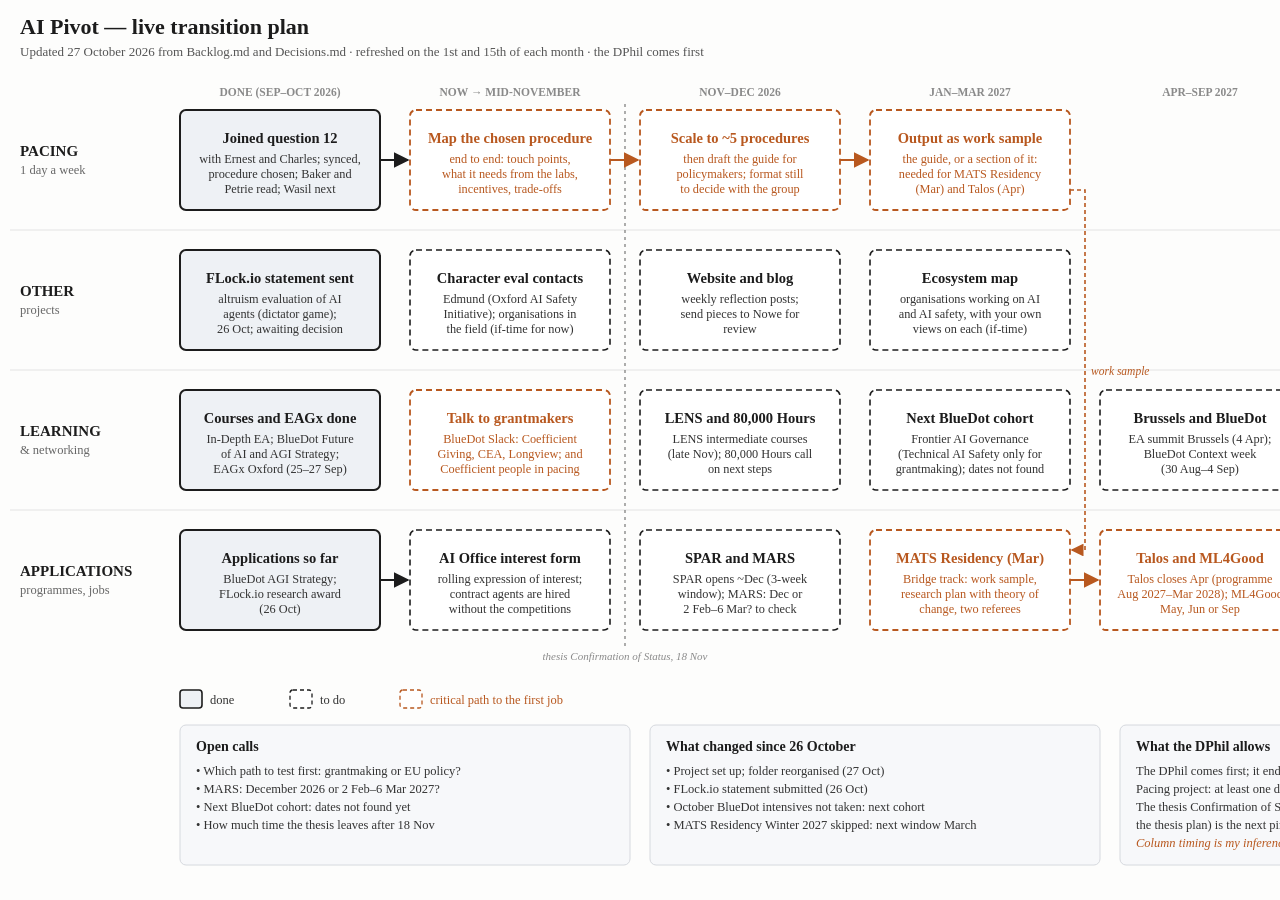
==== 0. Inputs & context/Live transition plan (source).html @ 537bcf1c "Continuing intial set up" ====
<!doctype html>
<!--
Source of "Live transition plan.png" at the AI Pivot folder root.
Refreshed on the 1st and 15th of each month (scheduled task), or sooner after a decision changes the plan (CLAUDE.md, "Key files").
To update: edit the <text> nodes (and, if needed, the <rect>/<line>/<path> coordinates) in the SVG below, from Backlog.md and Decisions.md,
then render to PNG with headless Chromium at viewport width 1610 px, device scale factor 2, full page, and overwrite the PNG.
Style shared with the DPhil plans: solid grey = done, dashed = to do, amber fill = in progress, orange = critical path;
orange vertical line = end of the DPhil; dotted grey line = the thesis's Confirmation of Status.
Last drawn: 27 October 2026.
-->
<html><head><meta charset="utf-8"><title>AI Pivot transition plan</title><style>body{margin:0;background:#fdfdfc}</style></head><body><svg xmlns="http://www.w3.org/2000/svg" width="1610" height="880" viewBox="0 0 1610 880" font-family="'Liberation Serif','Tinos','FreeSerif',Georgia,serif">
<defs>
<marker id="arrK" viewBox="0 0 10 10" refX="9" refY="5" markerWidth="8" markerHeight="8" orient="auto"><path d="M0,0 L10,5 L0,10 z" fill="#1c1c1c"/></marker>
<marker id="arrO" viewBox="0 0 10 10" refX="9" refY="5" markerWidth="8" markerHeight="8" orient="auto"><path d="M0,0 L10,5 L0,10 z" fill="#b8581f"/></marker>
</defs>
<rect width="100%" height="100%" fill="#fdfdfc"/>
<text x="20" y="34" font-size="22" font-weight="bold" fill="#1c1c1c" text-anchor="start" font-style="normal">AI Pivot — live transition plan</text>
<text x="20" y="56" font-size="13" font-weight="normal" fill="#555" text-anchor="start" font-style="normal">Updated 27 October 2026 from Backlog.md and Decisions.md · refreshed on the 1st and 15th of each month · the DPhil comes first</text>
<text x="280.0" y="96" font-size="11.5" font-weight="bold" fill="#8a8a8a" text-anchor="middle" font-style="normal">DONE (SEP–OCT 2026)</text>
<text x="510.0" y="96" font-size="11.5" font-weight="bold" fill="#8a8a8a" text-anchor="middle" font-style="normal">NOW → MID-NOVEMBER</text>
<text x="740.0" y="96" font-size="11.5" font-weight="bold" fill="#8a8a8a" text-anchor="middle" font-style="normal">NOV–DEC 2026</text>
<text x="970.0" y="96" font-size="11.5" font-weight="bold" fill="#8a8a8a" text-anchor="middle" font-style="normal">JAN–MAR 2027</text>
<text x="1200.0" y="96" font-size="11.5" font-weight="bold" fill="#8a8a8a" text-anchor="middle" font-style="normal">APR–SEP 2027</text>
<text x="1470.0" y="96" font-size="11.5" font-weight="bold" fill="#8a8a8a" text-anchor="middle" font-style="normal">AFTER THE DPHIL</text>
<text x="20" y="156" font-size="15" font-weight="bold" fill="#1c1c1c" text-anchor="start" font-style="normal">PACING</text>
<text x="20" y="174" font-size="12.5" font-weight="normal" fill="#666" text-anchor="start" font-style="normal">1 day a week</text>
<text x="20" y="296" font-size="15" font-weight="bold" fill="#1c1c1c" text-anchor="start" font-style="normal">OTHER</text>
<text x="20" y="314" font-size="12.5" font-weight="normal" fill="#666" text-anchor="start" font-style="normal">projects</text>
<line x1="10" x2="1600" y1="230" y2="230" stroke="#e3e3e3"/>
<text x="20" y="436" font-size="15" font-weight="bold" fill="#1c1c1c" text-anchor="start" font-style="normal">LEARNING</text>
<text x="20" y="454" font-size="12.5" font-weight="normal" fill="#666" text-anchor="start" font-style="normal">&amp; networking</text>
<line x1="10" x2="1600" y1="370" y2="370" stroke="#e3e3e3"/>
<text x="20" y="576" font-size="15" font-weight="bold" fill="#1c1c1c" text-anchor="start" font-style="normal">APPLICATIONS</text>
<text x="20" y="594" font-size="12.5" font-weight="normal" fill="#666" text-anchor="start" font-style="normal">programmes, jobs</text>
<line x1="10" x2="1600" y1="510" y2="510" stroke="#e3e3e3"/>
<line x1="1335" x2="1335" y1="62" y2="648" stroke="#b8581f" stroke-width="2"/>
<text x="1335" y="26" font-size="14" font-weight="bold" fill="#b8581f" text-anchor="middle" font-style="normal">DPhil ends</text>
<text x="1335" y="44" font-size="12.5" font-weight="normal" fill="#b8581f" text-anchor="middle" font-style="normal">October 2027</text>
<line x1="625" x2="625" y1="104" y2="648" stroke="#8a8a8a" stroke-width="1.4" stroke-dasharray="3 4"/>
<text x="625" y="660" font-size="11" font-weight="normal" fill="#8a8a8a" text-anchor="middle" font-style="italic">thesis Confirmation of Status, 18 Nov</text>
<rect x="180" y="110" width="200" height="100" rx="6" fill="#eef1f5" stroke="#1c1c1c" stroke-width="2"/>
<text x="280.0" y="142.5" font-size="14.5" font-weight="bold" fill="#1c1c1c" text-anchor="middle" font-style="normal">Joined question 12</text>
<text x="280.0" y="162.5" font-size="12.3" font-weight="normal" fill="#333" text-anchor="middle" font-style="normal">with Ernest and Charles; synced,</text>
<text x="280.0" y="177.5" font-size="12.3" font-weight="normal" fill="#333" text-anchor="middle" font-style="normal">procedure chosen; Baker and</text>
<text x="280.0" y="192.5" font-size="12.3" font-weight="normal" fill="#333" text-anchor="middle" font-style="normal">Petrie read; Wasil next</text>
<rect x="410" y="110" width="200" height="100" rx="6" fill="#ffffff" stroke="#b8581f" stroke-width="1.8" stroke-dasharray="6 4"/>
<text x="510.0" y="142.5" font-size="14.5" font-weight="bold" fill="#b8581f" text-anchor="middle" font-style="normal">Map the chosen procedure</text>
<text x="510.0" y="162.5" font-size="12.3" font-weight="normal" fill="#b8581f" text-anchor="middle" font-style="normal">end to end: touch points,</text>
<text x="510.0" y="177.5" font-size="12.3" font-weight="normal" fill="#b8581f" text-anchor="middle" font-style="normal">what it needs from the labs,</text>
<text x="510.0" y="192.5" font-size="12.3" font-weight="normal" fill="#b8581f" text-anchor="middle" font-style="normal">incentives, trade-offs</text>
<rect x="640" y="110" width="200" height="100" rx="6" fill="#ffffff" stroke="#b8581f" stroke-width="1.8" stroke-dasharray="6 4"/>
<text x="740.0" y="142.5" font-size="14.5" font-weight="bold" fill="#b8581f" text-anchor="middle" font-style="normal">Scale to ~5 procedures</text>
<text x="740.0" y="162.5" font-size="12.3" font-weight="normal" fill="#b8581f" text-anchor="middle" font-style="normal">then draft the guide for</text>
<text x="740.0" y="177.5" font-size="12.3" font-weight="normal" fill="#b8581f" text-anchor="middle" font-style="normal">policymakers; format still</text>
<text x="740.0" y="192.5" font-size="12.3" font-weight="normal" fill="#b8581f" text-anchor="middle" font-style="normal">to decide with the group</text>
<rect x="870" y="110" width="200" height="100" rx="6" fill="#ffffff" stroke="#b8581f" stroke-width="1.8" stroke-dasharray="6 4"/>
<text x="970.0" y="142.5" font-size="14.5" font-weight="bold" fill="#b8581f" text-anchor="middle" font-style="normal">Output as work sample</text>
<text x="970.0" y="162.5" font-size="12.3" font-weight="normal" fill="#b8581f" text-anchor="middle" font-style="normal">the guide, or a section of it:</text>
<text x="970.0" y="177.5" font-size="12.3" font-weight="normal" fill="#b8581f" text-anchor="middle" font-style="normal">needed for MATS Residency</text>
<text x="970.0" y="192.5" font-size="12.3" font-weight="normal" fill="#b8581f" text-anchor="middle" font-style="normal">(Mar) and Talos (Apr)</text>
<line x1="380" y1="160.0" x2="408" y2="160.0" stroke="#1c1c1c" stroke-width="2" marker-end="url(#arrK)"/>
<line x1="610" y1="160.0" x2="638" y2="160.0" stroke="#b8581f" stroke-width="2" marker-end="url(#arrO)"/>
<line x1="840" y1="160.0" x2="868" y2="160.0" stroke="#b8581f" stroke-width="2" marker-end="url(#arrO)"/>
<path d="M1070,190 L1085,190 L1085,550 L1072,550" fill="none" stroke="#b8581f" stroke-width="1.6" stroke-dasharray="4 3" marker-end="url(#arrO)"/>
<text x="1091" y="375" font-size="11.5" font-weight="normal" fill="#b8581f" text-anchor="start" font-style="italic">work sample</text>
<rect x="180" y="250" width="200" height="100" rx="6" fill="#eef1f5" stroke="#1c1c1c" stroke-width="2"/>
<text x="280.0" y="282.5" font-size="14.5" font-weight="bold" fill="#1c1c1c" text-anchor="middle" font-style="normal">FLock.io statement sent</text>
<text x="280.0" y="302.5" font-size="12.3" font-weight="normal" fill="#333" text-anchor="middle" font-style="normal">altruism evaluation of AI</text>
<text x="280.0" y="317.5" font-size="12.3" font-weight="normal" fill="#333" text-anchor="middle" font-style="normal">agents (dictator game);</text>
<text x="280.0" y="332.5" font-size="12.3" font-weight="normal" fill="#333" text-anchor="middle" font-style="normal">26 Oct; awaiting decision</text>
<rect x="410" y="250" width="200" height="100" rx="6" fill="#ffffff" stroke="#1c1c1c" stroke-width="1.6" stroke-dasharray="6 4"/>
<text x="510.0" y="282.5" font-size="14.5" font-weight="bold" fill="#1c1c1c" text-anchor="middle" font-style="normal">Character eval contacts</text>
<text x="510.0" y="302.5" font-size="12.3" font-weight="normal" fill="#333" text-anchor="middle" font-style="normal">Edmund (Oxford AI Safety</text>
<text x="510.0" y="317.5" font-size="12.3" font-weight="normal" fill="#333" text-anchor="middle" font-style="normal">Initiative); organisations in</text>
<text x="510.0" y="332.5" font-size="12.3" font-weight="normal" fill="#333" text-anchor="middle" font-style="normal">the field (if-time for now)</text>
<rect x="640" y="250" width="200" height="100" rx="6" fill="#ffffff" stroke="#1c1c1c" stroke-width="1.6" stroke-dasharray="6 4"/>
<text x="740.0" y="282.5" font-size="14.5" font-weight="bold" fill="#1c1c1c" text-anchor="middle" font-style="normal">Website and blog</text>
<text x="740.0" y="302.5" font-size="12.3" font-weight="normal" fill="#333" text-anchor="middle" font-style="normal">weekly reflection posts;</text>
<text x="740.0" y="317.5" font-size="12.3" font-weight="normal" fill="#333" text-anchor="middle" font-style="normal">send pieces to Nowe for</text>
<text x="740.0" y="332.5" font-size="12.3" font-weight="normal" fill="#333" text-anchor="middle" font-style="normal">review</text>
<rect x="870" y="250" width="200" height="100" rx="6" fill="#ffffff" stroke="#1c1c1c" stroke-width="1.6" stroke-dasharray="6 4"/>
<text x="970.0" y="282.5" font-size="14.5" font-weight="bold" fill="#1c1c1c" text-anchor="middle" font-style="normal">Ecosystem map</text>
<text x="970.0" y="302.5" font-size="12.3" font-weight="normal" fill="#333" text-anchor="middle" font-style="normal">organisations working on AI</text>
<text x="970.0" y="317.5" font-size="12.3" font-weight="normal" fill="#333" text-anchor="middle" font-style="normal">and AI safety, with your own</text>
<text x="970.0" y="332.5" font-size="12.3" font-weight="normal" fill="#333" text-anchor="middle" font-style="normal">views on each (if-time)</text>
<rect x="180" y="390" width="200" height="100" rx="6" fill="#eef1f5" stroke="#1c1c1c" stroke-width="2"/>
<text x="280.0" y="422.5" font-size="14.5" font-weight="bold" fill="#1c1c1c" text-anchor="middle" font-style="normal">Courses and EAGx done</text>
<text x="280.0" y="442.5" font-size="12.3" font-weight="normal" fill="#333" text-anchor="middle" font-style="normal">In-Depth EA; BlueDot Future</text>
<text x="280.0" y="457.5" font-size="12.3" font-weight="normal" fill="#333" text-anchor="middle" font-style="normal">of AI and AGI Strategy;</text>
<text x="280.0" y="472.5" font-size="12.3" font-weight="normal" fill="#333" text-anchor="middle" font-style="normal">EAGx Oxford (25–27 Sep)</text>
<rect x="410" y="390" width="200" height="100" rx="6" fill="#ffffff" stroke="#b8581f" stroke-width="1.8" stroke-dasharray="6 4"/>
<text x="510.0" y="422.5" font-size="14.5" font-weight="bold" fill="#b8581f" text-anchor="middle" font-style="normal">Talk to grantmakers</text>
<text x="510.0" y="442.5" font-size="12.3" font-weight="normal" fill="#b8581f" text-anchor="middle" font-style="normal">BlueDot Slack: Coefficient</text>
<text x="510.0" y="457.5" font-size="12.3" font-weight="normal" fill="#b8581f" text-anchor="middle" font-style="normal">Giving, CEA, Longview; and</text>
<text x="510.0" y="472.5" font-size="12.3" font-weight="normal" fill="#b8581f" text-anchor="middle" font-style="normal">Coefficient people in pacing</text>
<rect x="640" y="390" width="200" height="100" rx="6" fill="#ffffff" stroke="#1c1c1c" stroke-width="1.6" stroke-dasharray="6 4"/>
<text x="740.0" y="422.5" font-size="14.5" font-weight="bold" fill="#1c1c1c" text-anchor="middle" font-style="normal">LENS and 80,000 Hours</text>
<text x="740.0" y="442.5" font-size="12.3" font-weight="normal" fill="#333" text-anchor="middle" font-style="normal">LENS intermediate courses</text>
<text x="740.0" y="457.5" font-size="12.3" font-weight="normal" fill="#333" text-anchor="middle" font-style="normal">(late Nov); 80,000 Hours call</text>
<text x="740.0" y="472.5" font-size="12.3" font-weight="normal" fill="#333" text-anchor="middle" font-style="normal">on next steps</text>
<rect x="870" y="390" width="200" height="100" rx="6" fill="#ffffff" stroke="#1c1c1c" stroke-width="1.6" stroke-dasharray="6 4"/>
<text x="970.0" y="422.5" font-size="14.5" font-weight="bold" fill="#1c1c1c" text-anchor="middle" font-style="normal">Next BlueDot cohort</text>
<text x="970.0" y="442.5" font-size="12.3" font-weight="normal" fill="#333" text-anchor="middle" font-style="normal">Frontier AI Governance</text>
<text x="970.0" y="457.5" font-size="12.3" font-weight="normal" fill="#333" text-anchor="middle" font-style="normal">(Technical AI Safety only for</text>
<text x="970.0" y="472.5" font-size="12.3" font-weight="normal" fill="#333" text-anchor="middle" font-style="normal">grantmaking); dates not found</text>
<rect x="1100" y="390" width="200" height="100" rx="6" fill="#ffffff" stroke="#1c1c1c" stroke-width="1.6" stroke-dasharray="6 4"/>
<text x="1200.0" y="422.5" font-size="14.5" font-weight="bold" fill="#1c1c1c" text-anchor="middle" font-style="normal">Brussels and BlueDot</text>
<text x="1200.0" y="442.5" font-size="12.3" font-weight="normal" fill="#333" text-anchor="middle" font-style="normal">EA summit Brussels (4 Apr);</text>
<text x="1200.0" y="457.5" font-size="12.3" font-weight="normal" fill="#333" text-anchor="middle" font-style="normal">BlueDot Context week</text>
<text x="1200.0" y="472.5" font-size="12.3" font-weight="normal" fill="#333" text-anchor="middle" font-style="normal">(30 Aug–4 Sep)</text>
<rect x="180" y="530" width="200" height="100" rx="6" fill="#eef1f5" stroke="#1c1c1c" stroke-width="2"/>
<text x="280.0" y="562.5" font-size="14.5" font-weight="bold" fill="#1c1c1c" text-anchor="middle" font-style="normal">Applications so far</text>
<text x="280.0" y="582.5" font-size="12.3" font-weight="normal" fill="#333" text-anchor="middle" font-style="normal">BlueDot AGI Strategy;</text>
<text x="280.0" y="597.5" font-size="12.3" font-weight="normal" fill="#333" text-anchor="middle" font-style="normal">FLock.io research award</text>
<text x="280.0" y="612.5" font-size="12.3" font-weight="normal" fill="#333" text-anchor="middle" font-style="normal">(26 Oct)</text>
<rect x="410" y="530" width="200" height="100" rx="6" fill="#ffffff" stroke="#1c1c1c" stroke-width="1.6" stroke-dasharray="6 4"/>
<text x="510.0" y="562.5" font-size="14.5" font-weight="bold" fill="#1c1c1c" text-anchor="middle" font-style="normal">AI Office interest form</text>
<text x="510.0" y="582.5" font-size="12.3" font-weight="normal" fill="#333" text-anchor="middle" font-style="normal">rolling expression of interest;</text>
<text x="510.0" y="597.5" font-size="12.3" font-weight="normal" fill="#333" text-anchor="middle" font-style="normal">contract agents are hired</text>
<text x="510.0" y="612.5" font-size="12.3" font-weight="normal" fill="#333" text-anchor="middle" font-style="normal">without the competitions</text>
<rect x="640" y="530" width="200" height="100" rx="6" fill="#ffffff" stroke="#1c1c1c" stroke-width="1.6" stroke-dasharray="6 4"/>
<text x="740.0" y="562.5" font-size="14.5" font-weight="bold" fill="#1c1c1c" text-anchor="middle" font-style="normal">SPAR and MARS</text>
<text x="740.0" y="582.5" font-size="12.3" font-weight="normal" fill="#333" text-anchor="middle" font-style="normal">SPAR opens ~Dec (3-week</text>
<text x="740.0" y="597.5" font-size="12.3" font-weight="normal" fill="#333" text-anchor="middle" font-style="normal">window); MARS: Dec or</text>
<text x="740.0" y="612.5" font-size="12.3" font-weight="normal" fill="#333" text-anchor="middle" font-style="normal">2 Feb–6 Mar? to check</text>
<rect x="870" y="530" width="200" height="100" rx="6" fill="#ffffff" stroke="#b8581f" stroke-width="1.8" stroke-dasharray="6 4"/>
<text x="970.0" y="562.5" font-size="14.5" font-weight="bold" fill="#b8581f" text-anchor="middle" font-style="normal">MATS Residency (Mar)</text>
<text x="970.0" y="582.5" font-size="12.3" font-weight="normal" fill="#b8581f" text-anchor="middle" font-style="normal">Bridge track: work sample,</text>
<text x="970.0" y="597.5" font-size="12.3" font-weight="normal" fill="#b8581f" text-anchor="middle" font-style="normal">research plan with theory of</text>
<text x="970.0" y="612.5" font-size="12.3" font-weight="normal" fill="#b8581f" text-anchor="middle" font-style="normal">change, two referees</text>
<rect x="1100" y="530" width="200" height="100" rx="6" fill="#ffffff" stroke="#b8581f" stroke-width="1.8" stroke-dasharray="6 4"/>
<text x="1200.0" y="562.5" font-size="14.5" font-weight="bold" fill="#b8581f" text-anchor="middle" font-style="normal">Talos and ML4Good</text>
<text x="1200.0" y="582.5" font-size="12.3" font-weight="normal" fill="#b8581f" text-anchor="middle" font-style="normal">Talos closes Apr (programme</text>
<text x="1200.0" y="597.5" font-size="12.3" font-weight="normal" fill="#b8581f" text-anchor="middle" font-style="normal">Aug 2027–Mar 2028); ML4Good</text>
<text x="1200.0" y="612.5" font-size="12.3" font-weight="normal" fill="#b8581f" text-anchor="middle" font-style="normal">May, Jun or Sep</text>
<rect x="1370" y="530" width="200" height="100" rx="6" fill="#ffffff" stroke="#b8581f" stroke-width="1.8" stroke-dasharray="6 4"/>
<text x="1470.0" y="562.5" font-size="14.5" font-weight="bold" fill="#b8581f" text-anchor="middle" font-style="normal">First job</text>
<text x="1470.0" y="582.5" font-size="12.3" font-weight="normal" fill="#b8581f" text-anchor="middle" font-style="normal">grantmaking or EU policy,</text>
<text x="1470.0" y="597.5" font-size="12.3" font-weight="normal" fill="#b8581f" text-anchor="middle" font-style="normal">from the end of the DPhil;</text>
<text x="1470.0" y="612.5" font-size="12.3" font-weight="normal" fill="#b8581f" text-anchor="middle" font-style="normal">path still to choose</text>
<line x1="380" y1="580.0" x2="408" y2="580.0" stroke="#1c1c1c" stroke-width="2" marker-end="url(#arrK)"/>
<line x1="1070" y1="580.0" x2="1098" y2="580.0" stroke="#b8581f" stroke-width="2" marker-end="url(#arrO)"/>
<line x1="1300" y1="580.0" x2="1368" y2="580.0" stroke="#b8581f" stroke-width="2" marker-end="url(#arrO)"/>
<rect x="180" y="690" width="22" height="18" rx="3" fill="#eef1f5" stroke="#1c1c1c" stroke-width="1.6"/>
<text x="210" y="704" font-size="12.5" font-weight="normal" fill="#333" text-anchor="start" font-style="normal">done</text>
<rect x="290" y="690" width="22" height="18" rx="3" fill="#fff" stroke="#1c1c1c" stroke-width="1.3" stroke-dasharray="4 3"/>
<text x="320" y="704" font-size="12.5" font-weight="normal" fill="#333" text-anchor="start" font-style="normal">to do</text>
<rect x="400" y="690" width="22" height="18" rx="3" fill="#fff" stroke="#b8581f" stroke-width="1.3" stroke-dasharray="4 3"/>
<text x="430" y="704" font-size="12.5" font-weight="normal" fill="#b8581f" text-anchor="start" font-style="normal">critical path to the first job</text>
<rect x="180" y="725" width="450" height="140" rx="6" fill="#f7f8fa" stroke="#d6d9de"/>
<text x="196" y="751" font-size="14" font-weight="bold" fill="#1c1c1c" text-anchor="start" font-style="normal">Open calls</text>
<text x="196" y="775" font-size="12.5" font-weight="normal" fill="#333" text-anchor="start" font-style="normal">• Which path to test first: grantmaking or EU policy?</text>
<text x="196" y="793" font-size="12.5" font-weight="normal" fill="#333" text-anchor="start" font-style="normal">• MARS: December 2026 or 2 Feb–6 Mar 2027?</text>
<text x="196" y="811" font-size="12.5" font-weight="normal" fill="#333" text-anchor="start" font-style="normal">• Next BlueDot cohort: dates not found yet</text>
<text x="196" y="829" font-size="12.5" font-weight="normal" fill="#333" text-anchor="start" font-style="normal">• How much time the thesis leaves after 18 Nov</text>
<rect x="650" y="725" width="450" height="140" rx="6" fill="#f7f8fa" stroke="#d6d9de"/>
<text x="666" y="751" font-size="14" font-weight="bold" fill="#1c1c1c" text-anchor="start" font-style="normal">What changed since 26 October</text>
<text x="666" y="775" font-size="12.5" font-weight="normal" fill="#333" text-anchor="start" font-style="normal">• Project set up; folder reorganised (27 Oct)</text>
<text x="666" y="793" font-size="12.5" font-weight="normal" fill="#333" text-anchor="start" font-style="normal">• FLock.io statement submitted (26 Oct)</text>
<text x="666" y="811" font-size="12.5" font-weight="normal" fill="#333" text-anchor="start" font-style="normal">• October BlueDot intensives not taken: next cohort</text>
<text x="666" y="829" font-size="12.5" font-weight="normal" fill="#333" text-anchor="start" font-style="normal">• MATS Residency Winter 2027 skipped: next window March</text>
<rect x="1120" y="725" width="470" height="140" rx="6" fill="#f7f8fa" stroke="#d6d9de"/>
<text x="1136" y="751" font-size="14" font-weight="bold" fill="#1c1c1c" text-anchor="start" font-style="normal">What the DPhil allows</text>
<text x="1136" y="775" font-size="12.5" font-weight="normal" fill="#333" text-anchor="start" font-style="normal">The DPhil comes first; it ends October 2027.</text>
<text x="1136" y="793" font-size="12.5" font-weight="normal" fill="#333" text-anchor="start" font-style="normal">Pacing project: at least one day a week.</text>
<text x="1136" y="811" font-size="12.5" font-weight="normal" fill="#333" text-anchor="start" font-style="normal">The thesis Confirmation of Status (18 Nov, from</text>
<text x="1136" y="829" font-size="12.5" font-weight="normal" fill="#333" text-anchor="start" font-style="normal">the thesis plan) is the next pinch point.</text>
<text x="1136" y="847" font-size="12.5" font-weight="normal" fill="#b8581f" text-anchor="start" font-style="italic">Column timing is my inference from your plan and deadlines.</text>
</svg></body></html>
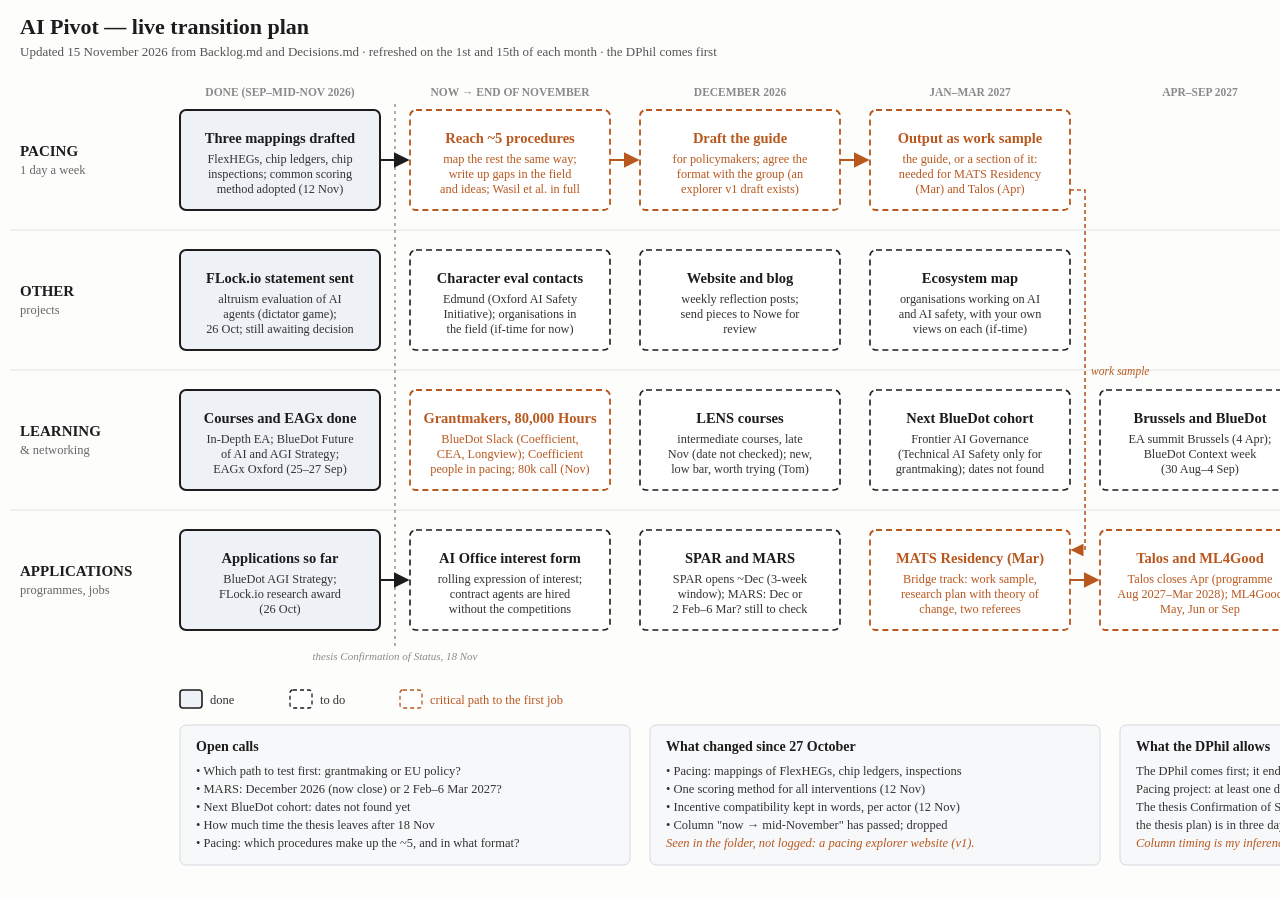
==== commit 17f74a17: "Refresh live transition plan (15 Nov 2026) Fortnightly update: three mappings and scoring method don" ====
--- a/0. Inputs & context/Live transition plan (source).html
+++ b/0. Inputs & context/Live transition plan (source).html
@@ -6,7 +6,7 @@
 then render to PNG with headless Chromium at viewport width 1610 px, device scale factor 2, full page, and overwrite the PNG.
 Style shared with the DPhil plans: solid grey = done, dashed = to do, amber fill = in progress, orange = critical path;
 orange vertical line = end of the DPhil; dotted grey line = the thesis's Confirmation of Status.
-Last drawn: 27 October 2026.
+Last drawn: 15 November 2026.
 -->
 <html><head><meta charset="utf-8"><title>AI Pivot transition plan</title><style>body{margin:0;background:#fdfdfc}</style></head><body><svg xmlns="http://www.w3.org/2000/svg" width="1610" height="880" viewBox="0 0 1610 880" font-family="'Liberation Serif','Tinos','FreeSerif',Georgia,serif">
 <defs>
@@ -15,10 +15,10 @@
 </defs>
 <rect width="100%" height="100%" fill="#fdfdfc"/>
 <text x="20" y="34" font-size="22" font-weight="bold" fill="#1c1c1c" text-anchor="start" font-style="normal">AI Pivot — live transition plan</text>
-<text x="20" y="56" font-size="13" font-weight="normal" fill="#555" text-anchor="start" font-style="normal">Updated 27 October 2026 from Backlog.md and Decisions.md · refreshed on the 1st and 15th of each month · the DPhil comes first</text>
-<text x="280.0" y="96" font-size="11.5" font-weight="bold" fill="#8a8a8a" text-anchor="middle" font-style="normal">DONE (SEP–OCT 2026)</text>
-<text x="510.0" y="96" font-size="11.5" font-weight="bold" fill="#8a8a8a" text-anchor="middle" font-style="normal">NOW → MID-NOVEMBER</text>
-<text x="740.0" y="96" font-size="11.5" font-weight="bold" fill="#8a8a8a" text-anchor="middle" font-style="normal">NOV–DEC 2026</text>
+<text x="20" y="56" font-size="13" font-weight="normal" fill="#555" text-anchor="start" font-style="normal">Updated 15 November 2026 from Backlog.md and Decisions.md · refreshed on the 1st and 15th of each month · the DPhil comes first</text>
+<text x="280.0" y="96" font-size="11.5" font-weight="bold" fill="#8a8a8a" text-anchor="middle" font-style="normal">DONE (SEP–MID-NOV 2026)</text>
+<text x="510.0" y="96" font-size="11.5" font-weight="bold" fill="#8a8a8a" text-anchor="middle" font-style="normal">NOW → END OF NOVEMBER</text>
+<text x="740.0" y="96" font-size="11.5" font-weight="bold" fill="#8a8a8a" text-anchor="middle" font-style="normal">DECEMBER 2026</text>
 <text x="970.0" y="96" font-size="11.5" font-weight="bold" fill="#8a8a8a" text-anchor="middle" font-style="normal">JAN–MAR 2027</text>
 <text x="1200.0" y="96" font-size="11.5" font-weight="bold" fill="#8a8a8a" text-anchor="middle" font-style="normal">APR–SEP 2027</text>
 <text x="1470.0" y="96" font-size="11.5" font-weight="bold" fill="#8a8a8a" text-anchor="middle" font-style="normal">AFTER THE DPHIL</text>
@@ -36,23 +36,23 @@
 <line x1="1335" x2="1335" y1="62" y2="648" stroke="#b8581f" stroke-width="2"/>
 <text x="1335" y="26" font-size="14" font-weight="bold" fill="#b8581f" text-anchor="middle" font-style="normal">DPhil ends</text>
 <text x="1335" y="44" font-size="12.5" font-weight="normal" fill="#b8581f" text-anchor="middle" font-style="normal">October 2027</text>
-<line x1="625" x2="625" y1="104" y2="648" stroke="#8a8a8a" stroke-width="1.4" stroke-dasharray="3 4"/>
-<text x="625" y="660" font-size="11" font-weight="normal" fill="#8a8a8a" text-anchor="middle" font-style="italic">thesis Confirmation of Status, 18 Nov</text>
+<line x1="395" x2="395" y1="104" y2="648" stroke="#8a8a8a" stroke-width="1.4" stroke-dasharray="3 4"/>
+<text x="395" y="660" font-size="11" font-weight="normal" fill="#8a8a8a" text-anchor="middle" font-style="italic">thesis Confirmation of Status, 18 Nov</text>
 <rect x="180" y="110" width="200" height="100" rx="6" fill="#eef1f5" stroke="#1c1c1c" stroke-width="2"/>
-<text x="280.0" y="142.5" font-size="14.5" font-weight="bold" fill="#1c1c1c" text-anchor="middle" font-style="normal">Joined question 12</text>
-<text x="280.0" y="162.5" font-size="12.3" font-weight="normal" fill="#333" text-anchor="middle" font-style="normal">with Ernest and Charles; synced,</text>
-<text x="280.0" y="177.5" font-size="12.3" font-weight="normal" fill="#333" text-anchor="middle" font-style="normal">procedure chosen; Baker and</text>
-<text x="280.0" y="192.5" font-size="12.3" font-weight="normal" fill="#333" text-anchor="middle" font-style="normal">Petrie read; Wasil next</text>
+<text x="280.0" y="142.5" font-size="14.5" font-weight="bold" fill="#1c1c1c" text-anchor="middle" font-style="normal">Three mappings drafted</text>
+<text x="280.0" y="162.5" font-size="12.3" font-weight="normal" fill="#333" text-anchor="middle" font-style="normal">FlexHEGs, chip ledgers, chip</text>
+<text x="280.0" y="177.5" font-size="12.3" font-weight="normal" fill="#333" text-anchor="middle" font-style="normal">inspections; common scoring</text>
+<text x="280.0" y="192.5" font-size="12.3" font-weight="normal" fill="#333" text-anchor="middle" font-style="normal">method adopted (12 Nov)</text>
 <rect x="410" y="110" width="200" height="100" rx="6" fill="#ffffff" stroke="#b8581f" stroke-width="1.8" stroke-dasharray="6 4"/>
-<text x="510.0" y="142.5" font-size="14.5" font-weight="bold" fill="#b8581f" text-anchor="middle" font-style="normal">Map the chosen procedure</text>
-<text x="510.0" y="162.5" font-size="12.3" font-weight="normal" fill="#b8581f" text-anchor="middle" font-style="normal">end to end: touch points,</text>
-<text x="510.0" y="177.5" font-size="12.3" font-weight="normal" fill="#b8581f" text-anchor="middle" font-style="normal">what it needs from the labs,</text>
-<text x="510.0" y="192.5" font-size="12.3" font-weight="normal" fill="#b8581f" text-anchor="middle" font-style="normal">incentives, trade-offs</text>
+<text x="510.0" y="142.5" font-size="14.5" font-weight="bold" fill="#b8581f" text-anchor="middle" font-style="normal">Reach ~5 procedures</text>
+<text x="510.0" y="162.5" font-size="12.3" font-weight="normal" fill="#b8581f" text-anchor="middle" font-style="normal">map the rest the same way;</text>
+<text x="510.0" y="177.5" font-size="12.3" font-weight="normal" fill="#b8581f" text-anchor="middle" font-style="normal">write up gaps in the field</text>
+<text x="510.0" y="192.5" font-size="12.3" font-weight="normal" fill="#b8581f" text-anchor="middle" font-style="normal">and ideas; Wasil et al. in full</text>
 <rect x="640" y="110" width="200" height="100" rx="6" fill="#ffffff" stroke="#b8581f" stroke-width="1.8" stroke-dasharray="6 4"/>
-<text x="740.0" y="142.5" font-size="14.5" font-weight="bold" fill="#b8581f" text-anchor="middle" font-style="normal">Scale to ~5 procedures</text>
-<text x="740.0" y="162.5" font-size="12.3" font-weight="normal" fill="#b8581f" text-anchor="middle" font-style="normal">then draft the guide for</text>
-<text x="740.0" y="177.5" font-size="12.3" font-weight="normal" fill="#b8581f" text-anchor="middle" font-style="normal">policymakers; format still</text>
-<text x="740.0" y="192.5" font-size="12.3" font-weight="normal" fill="#b8581f" text-anchor="middle" font-style="normal">to decide with the group</text>
+<text x="740.0" y="142.5" font-size="14.5" font-weight="bold" fill="#b8581f" text-anchor="middle" font-style="normal">Draft the guide</text>
+<text x="740.0" y="162.5" font-size="12.3" font-weight="normal" fill="#b8581f" text-anchor="middle" font-style="normal">for policymakers; agree the</text>
+<text x="740.0" y="177.5" font-size="12.3" font-weight="normal" fill="#b8581f" text-anchor="middle" font-style="normal">format with the group (an</text>
+<text x="740.0" y="192.5" font-size="12.3" font-weight="normal" fill="#b8581f" text-anchor="middle" font-style="normal">explorer v1 draft exists)</text>
 <rect x="870" y="110" width="200" height="100" rx="6" fill="#ffffff" stroke="#b8581f" stroke-width="1.8" stroke-dasharray="6 4"/>
 <text x="970.0" y="142.5" font-size="14.5" font-weight="bold" fill="#b8581f" text-anchor="middle" font-style="normal">Output as work sample</text>
 <text x="970.0" y="162.5" font-size="12.3" font-weight="normal" fill="#b8581f" text-anchor="middle" font-style="normal">the guide, or a section of it:</text>
@@ -67,7 +67,7 @@
 <text x="280.0" y="282.5" font-size="14.5" font-weight="bold" fill="#1c1c1c" text-anchor="middle" font-style="normal">FLock.io statement sent</text>
 <text x="280.0" y="302.5" font-size="12.3" font-weight="normal" fill="#333" text-anchor="middle" font-style="normal">altruism evaluation of AI</text>
 <text x="280.0" y="317.5" font-size="12.3" font-weight="normal" fill="#333" text-anchor="middle" font-style="normal">agents (dictator game);</text>
-<text x="280.0" y="332.5" font-size="12.3" font-weight="normal" fill="#333" text-anchor="middle" font-style="normal">26 Oct; awaiting decision</text>
+<text x="280.0" y="332.5" font-size="12.3" font-weight="normal" fill="#333" text-anchor="middle" font-style="normal">26 Oct; still awaiting decision</text>
 <rect x="410" y="250" width="200" height="100" rx="6" fill="#ffffff" stroke="#1c1c1c" stroke-width="1.6" stroke-dasharray="6 4"/>
 <text x="510.0" y="282.5" font-size="14.5" font-weight="bold" fill="#1c1c1c" text-anchor="middle" font-style="normal">Character eval contacts</text>
 <text x="510.0" y="302.5" font-size="12.3" font-weight="normal" fill="#333" text-anchor="middle" font-style="normal">Edmund (Oxford AI Safety</text>
@@ -89,15 +89,15 @@
 <text x="280.0" y="457.5" font-size="12.3" font-weight="normal" fill="#333" text-anchor="middle" font-style="normal">of AI and AGI Strategy;</text>
 <text x="280.0" y="472.5" font-size="12.3" font-weight="normal" fill="#333" text-anchor="middle" font-style="normal">EAGx Oxford (25–27 Sep)</text>
 <rect x="410" y="390" width="200" height="100" rx="6" fill="#ffffff" stroke="#b8581f" stroke-width="1.8" stroke-dasharray="6 4"/>
-<text x="510.0" y="422.5" font-size="14.5" font-weight="bold" fill="#b8581f" text-anchor="middle" font-style="normal">Talk to grantmakers</text>
-<text x="510.0" y="442.5" font-size="12.3" font-weight="normal" fill="#b8581f" text-anchor="middle" font-style="normal">BlueDot Slack: Coefficient</text>
-<text x="510.0" y="457.5" font-size="12.3" font-weight="normal" fill="#b8581f" text-anchor="middle" font-style="normal">Giving, CEA, Longview; and</text>
-<text x="510.0" y="472.5" font-size="12.3" font-weight="normal" fill="#b8581f" text-anchor="middle" font-style="normal">Coefficient people in pacing</text>
+<text x="510.0" y="422.5" font-size="14.5" font-weight="bold" fill="#b8581f" text-anchor="middle" font-style="normal">Grantmakers, 80,000 Hours</text>
+<text x="510.0" y="442.5" font-size="12.3" font-weight="normal" fill="#b8581f" text-anchor="middle" font-style="normal">BlueDot Slack (Coefficient,</text>
+<text x="510.0" y="457.5" font-size="12.3" font-weight="normal" fill="#b8581f" text-anchor="middle" font-style="normal">CEA, Longview); Coefficient</text>
+<text x="510.0" y="472.5" font-size="12.3" font-weight="normal" fill="#b8581f" text-anchor="middle" font-style="normal">people in pacing; 80k call (Nov)</text>
 <rect x="640" y="390" width="200" height="100" rx="6" fill="#ffffff" stroke="#1c1c1c" stroke-width="1.6" stroke-dasharray="6 4"/>
-<text x="740.0" y="422.5" font-size="14.5" font-weight="bold" fill="#1c1c1c" text-anchor="middle" font-style="normal">LENS and 80,000 Hours</text>
-<text x="740.0" y="442.5" font-size="12.3" font-weight="normal" fill="#333" text-anchor="middle" font-style="normal">LENS intermediate courses</text>
-<text x="740.0" y="457.5" font-size="12.3" font-weight="normal" fill="#333" text-anchor="middle" font-style="normal">(late Nov); 80,000 Hours call</text>
-<text x="740.0" y="472.5" font-size="12.3" font-weight="normal" fill="#333" text-anchor="middle" font-style="normal">on next steps</text>
+<text x="740.0" y="422.5" font-size="14.5" font-weight="bold" fill="#1c1c1c" text-anchor="middle" font-style="normal">LENS courses</text>
+<text x="740.0" y="442.5" font-size="12.3" font-weight="normal" fill="#333" text-anchor="middle" font-style="normal">intermediate courses, late</text>
+<text x="740.0" y="457.5" font-size="12.3" font-weight="normal" fill="#333" text-anchor="middle" font-style="normal">Nov (date not checked); new,</text>
+<text x="740.0" y="472.5" font-size="12.3" font-weight="normal" fill="#333" text-anchor="middle" font-style="normal">low bar, worth trying (Tom)</text>
 <rect x="870" y="390" width="200" height="100" rx="6" fill="#ffffff" stroke="#1c1c1c" stroke-width="1.6" stroke-dasharray="6 4"/>
 <text x="970.0" y="422.5" font-size="14.5" font-weight="bold" fill="#1c1c1c" text-anchor="middle" font-style="normal">Next BlueDot cohort</text>
 <text x="970.0" y="442.5" font-size="12.3" font-weight="normal" fill="#333" text-anchor="middle" font-style="normal">Frontier AI Governance</text>
@@ -122,7 +122,7 @@
 <text x="740.0" y="562.5" font-size="14.5" font-weight="bold" fill="#1c1c1c" text-anchor="middle" font-style="normal">SPAR and MARS</text>
 <text x="740.0" y="582.5" font-size="12.3" font-weight="normal" fill="#333" text-anchor="middle" font-style="normal">SPAR opens ~Dec (3-week</text>
 <text x="740.0" y="597.5" font-size="12.3" font-weight="normal" fill="#333" text-anchor="middle" font-style="normal">window); MARS: Dec or</text>
-<text x="740.0" y="612.5" font-size="12.3" font-weight="normal" fill="#333" text-anchor="middle" font-style="normal">2 Feb–6 Mar? to check</text>
+<text x="740.0" y="612.5" font-size="12.3" font-weight="normal" fill="#333" text-anchor="middle" font-style="normal">2 Feb–6 Mar? still to check</text>
 <rect x="870" y="530" width="200" height="100" rx="6" fill="#ffffff" stroke="#b8581f" stroke-width="1.8" stroke-dasharray="6 4"/>
 <text x="970.0" y="562.5" font-size="14.5" font-weight="bold" fill="#b8581f" text-anchor="middle" font-style="normal">MATS Residency (Mar)</text>
 <text x="970.0" y="582.5" font-size="12.3" font-weight="normal" fill="#b8581f" text-anchor="middle" font-style="normal">Bridge track: work sample,</text>
@@ -150,20 +150,22 @@
 <rect x="180" y="725" width="450" height="140" rx="6" fill="#f7f8fa" stroke="#d6d9de"/>
 <text x="196" y="751" font-size="14" font-weight="bold" fill="#1c1c1c" text-anchor="start" font-style="normal">Open calls</text>
 <text x="196" y="775" font-size="12.5" font-weight="normal" fill="#333" text-anchor="start" font-style="normal">• Which path to test first: grantmaking or EU policy?</text>
-<text x="196" y="793" font-size="12.5" font-weight="normal" fill="#333" text-anchor="start" font-style="normal">• MARS: December 2026 or 2 Feb–6 Mar 2027?</text>
+<text x="196" y="793" font-size="12.5" font-weight="normal" fill="#333" text-anchor="start" font-style="normal">• MARS: December 2026 (now close) or 2 Feb–6 Mar 2027?</text>
 <text x="196" y="811" font-size="12.5" font-weight="normal" fill="#333" text-anchor="start" font-style="normal">• Next BlueDot cohort: dates not found yet</text>
 <text x="196" y="829" font-size="12.5" font-weight="normal" fill="#333" text-anchor="start" font-style="normal">• How much time the thesis leaves after 18 Nov</text>
+<text x="196" y="847" font-size="12.5" font-weight="normal" fill="#333" text-anchor="start" font-style="normal">• Pacing: which procedures make up the ~5, and in what format?</text>
 <rect x="650" y="725" width="450" height="140" rx="6" fill="#f7f8fa" stroke="#d6d9de"/>
-<text x="666" y="751" font-size="14" font-weight="bold" fill="#1c1c1c" text-anchor="start" font-style="normal">What changed since 26 October</text>
-<text x="666" y="775" font-size="12.5" font-weight="normal" fill="#333" text-anchor="start" font-style="normal">• Project set up; folder reorganised (27 Oct)</text>
-<text x="666" y="793" font-size="12.5" font-weight="normal" fill="#333" text-anchor="start" font-style="normal">• FLock.io statement submitted (26 Oct)</text>
-<text x="666" y="811" font-size="12.5" font-weight="normal" fill="#333" text-anchor="start" font-style="normal">• October BlueDot intensives not taken: next cohort</text>
-<text x="666" y="829" font-size="12.5" font-weight="normal" fill="#333" text-anchor="start" font-style="normal">• MATS Residency Winter 2027 skipped: next window March</text>
+<text x="666" y="751" font-size="14" font-weight="bold" fill="#1c1c1c" text-anchor="start" font-style="normal">What changed since 27 October</text>
+<text x="666" y="775" font-size="12.5" font-weight="normal" fill="#333" text-anchor="start" font-style="normal">• Pacing: mappings of FlexHEGs, chip ledgers, inspections</text>
+<text x="666" y="793" font-size="12.5" font-weight="normal" fill="#333" text-anchor="start" font-style="normal">• One scoring method for all interventions (12 Nov)</text>
+<text x="666" y="811" font-size="12.5" font-weight="normal" fill="#333" text-anchor="start" font-style="normal">• Incentive compatibility kept in words, per actor (12 Nov)</text>
+<text x="666" y="829" font-size="12.5" font-weight="normal" fill="#333" text-anchor="start" font-style="normal">• Column "now → mid-November" has passed; dropped</text>
+<text x="666" y="847" font-size="12.5" font-weight="normal" fill="#b8581f" text-anchor="start" font-style="italic">Seen in the folder, not logged: a pacing explorer website (v1).</text>
 <rect x="1120" y="725" width="470" height="140" rx="6" fill="#f7f8fa" stroke="#d6d9de"/>
 <text x="1136" y="751" font-size="14" font-weight="bold" fill="#1c1c1c" text-anchor="start" font-style="normal">What the DPhil allows</text>
 <text x="1136" y="775" font-size="12.5" font-weight="normal" fill="#333" text-anchor="start" font-style="normal">The DPhil comes first; it ends October 2027.</text>
 <text x="1136" y="793" font-size="12.5" font-weight="normal" fill="#333" text-anchor="start" font-style="normal">Pacing project: at least one day a week.</text>
 <text x="1136" y="811" font-size="12.5" font-weight="normal" fill="#333" text-anchor="start" font-style="normal">The thesis Confirmation of Status (18 Nov, from</text>
-<text x="1136" y="829" font-size="12.5" font-weight="normal" fill="#333" text-anchor="start" font-style="normal">the thesis plan) is the next pinch point.</text>
+<text x="1136" y="829" font-size="12.5" font-weight="normal" fill="#333" text-anchor="start" font-style="normal">the thesis plan) is in three days: the pinch point.</text>
 <text x="1136" y="847" font-size="12.5" font-weight="normal" fill="#b8581f" text-anchor="start" font-style="italic">Column timing is my inference from your plan and deadlines.</text>
 </svg></body></html>
